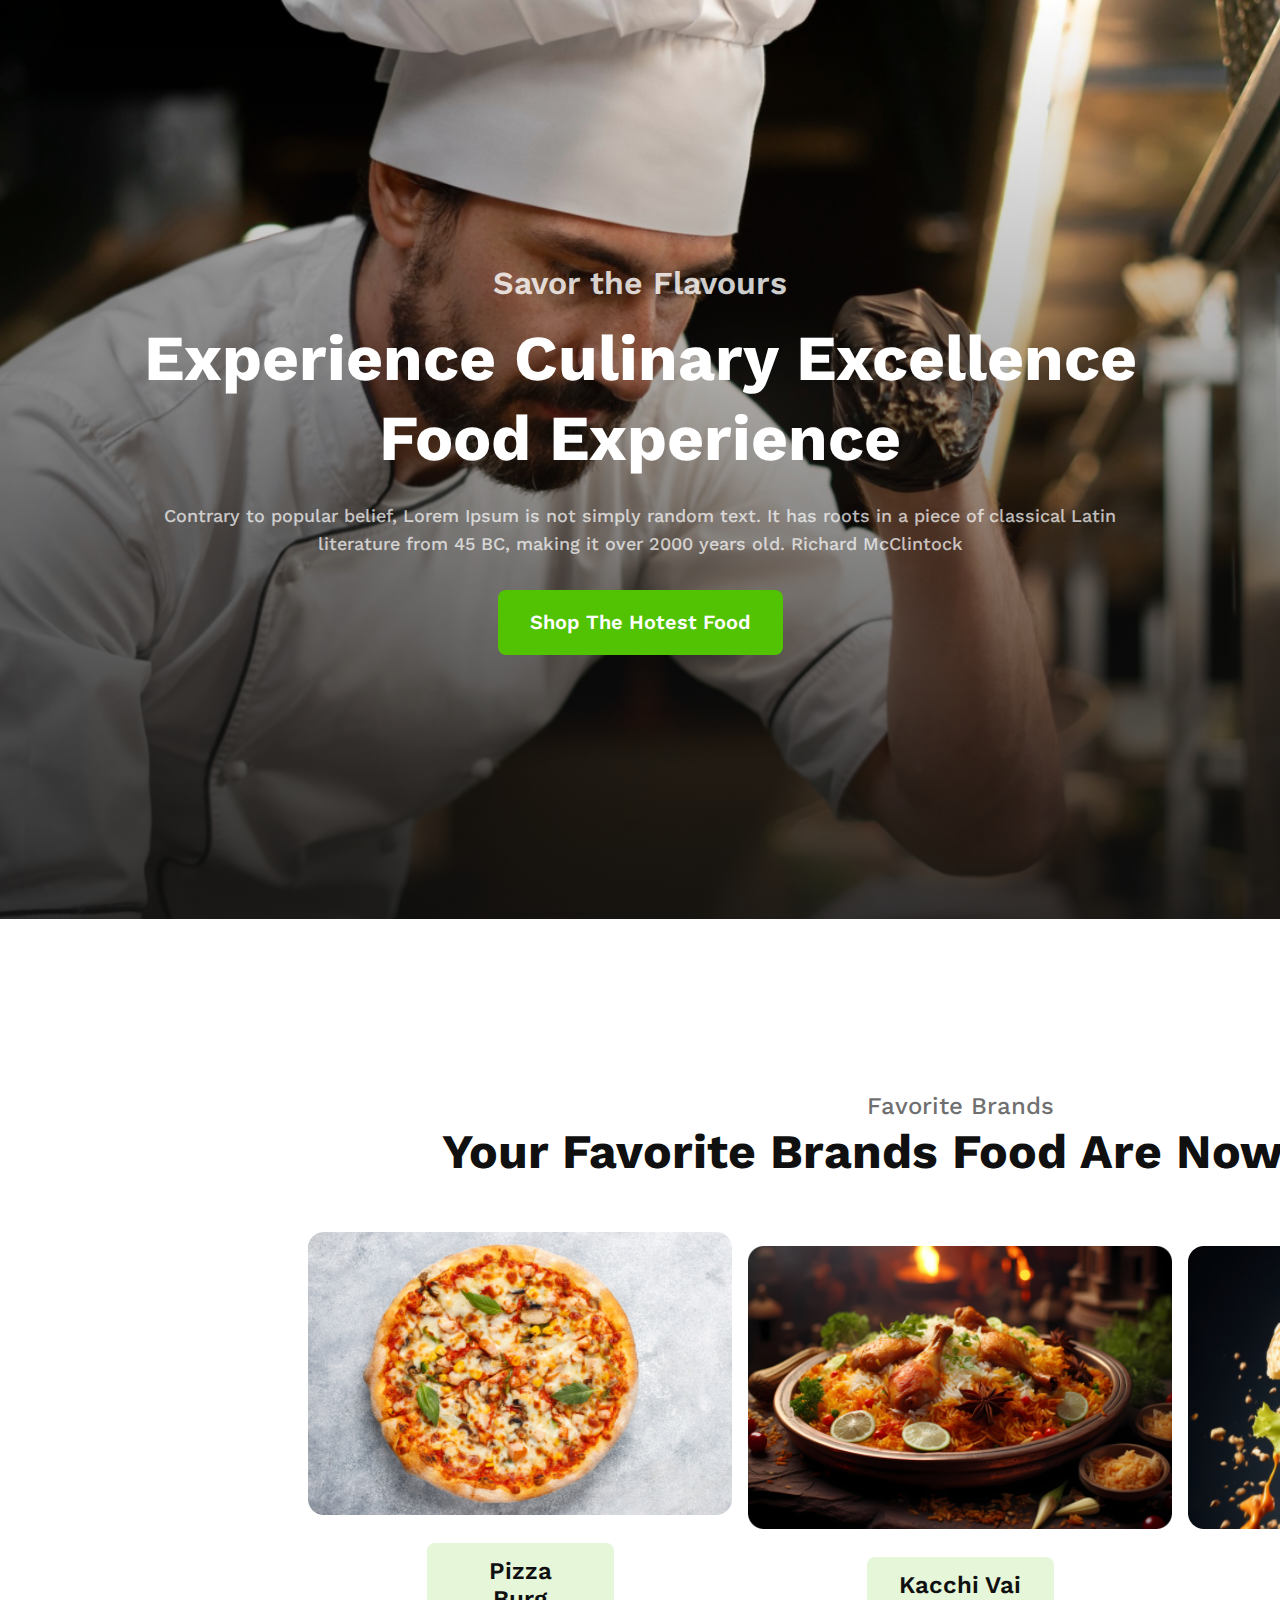
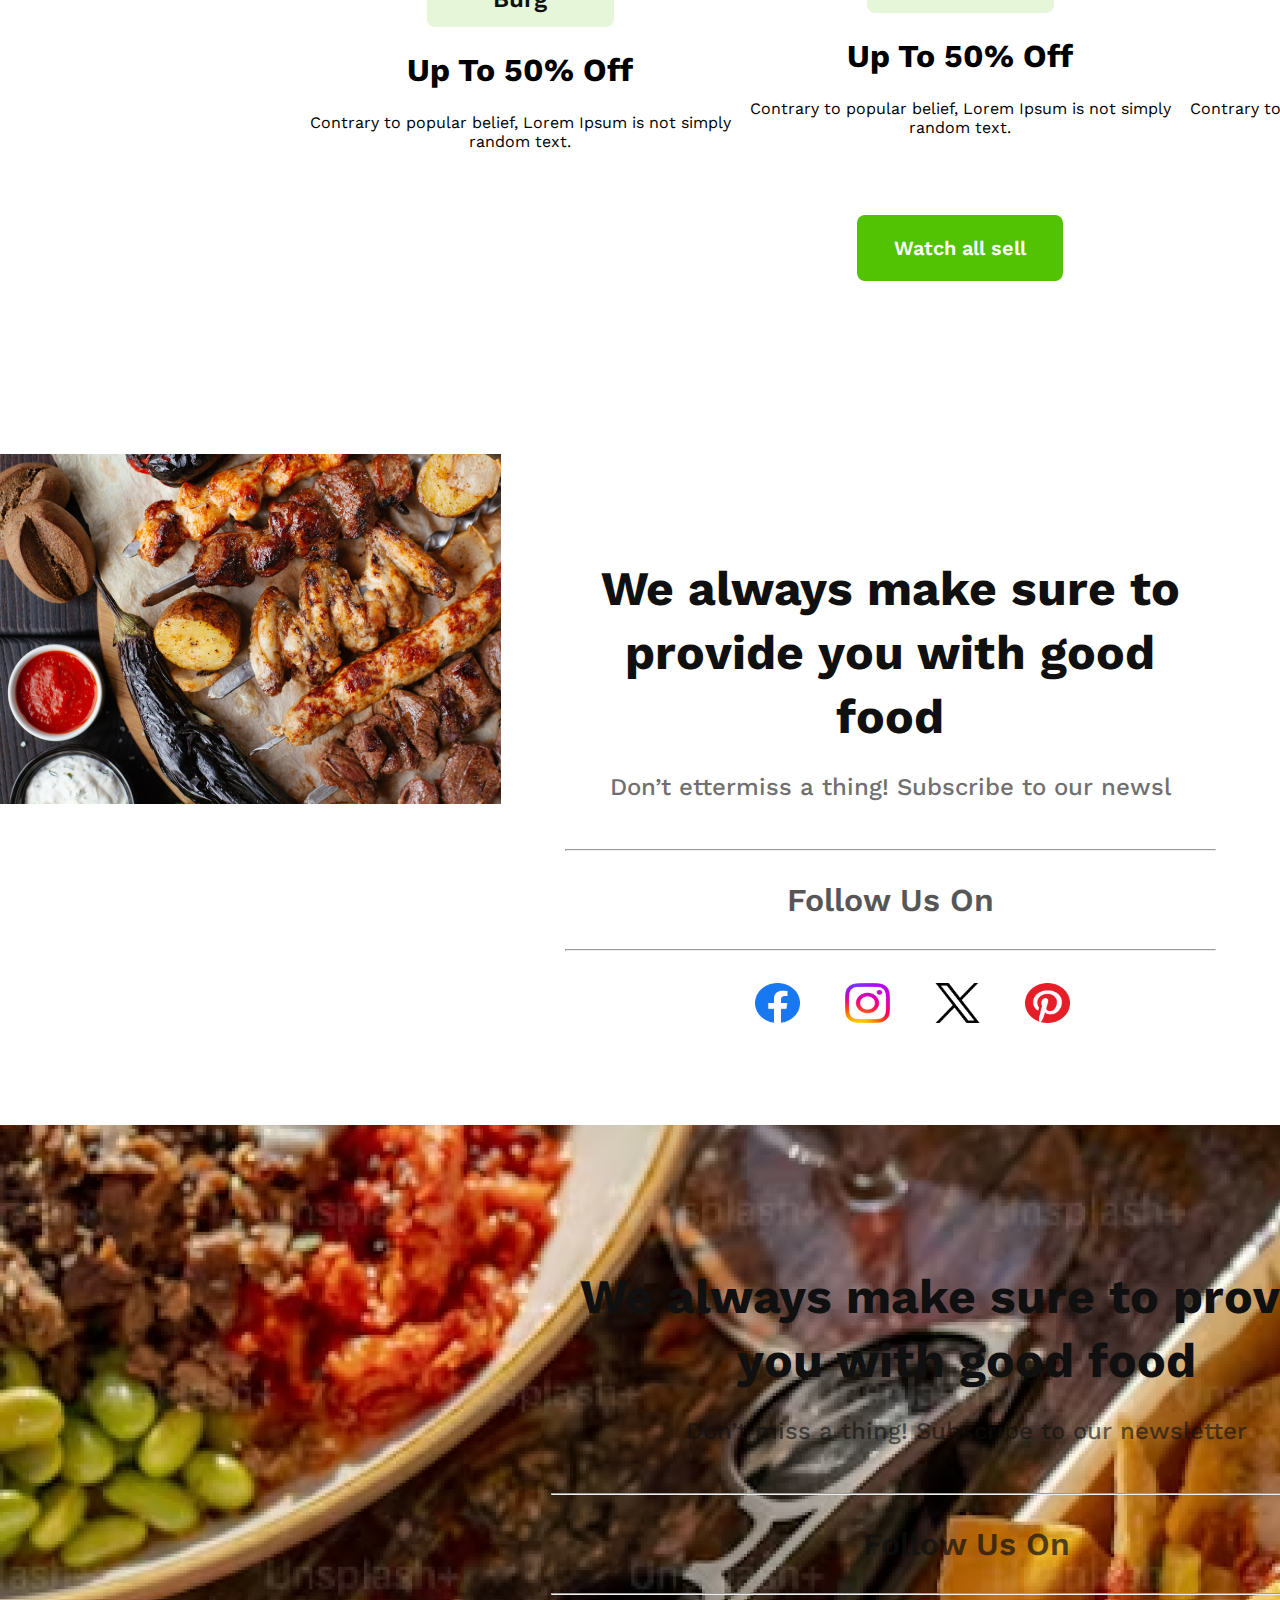
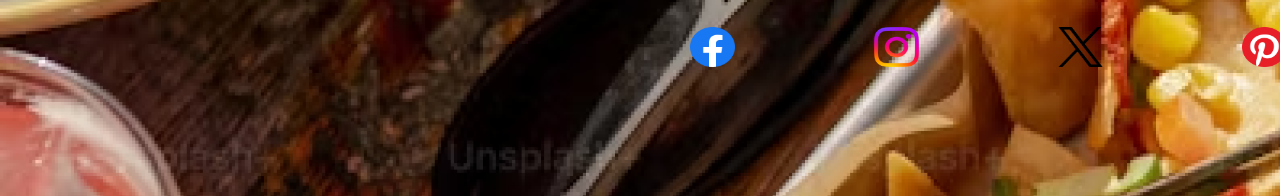
==== index.html @ 26029ec1 "landing page" ====
<!DOCTYPE html>
<html lang="en">
<head>
    <meta charset="UTF-8">
    <meta name="viewport" content="width=device-width, initial-scale=1.0">
    <title>Food Restaturant</title>
    <link rel="stylesheet" href="styles/style.css">
</head> 
<body>
    <section id="hero">
        <div class="hero-content">
            <p class="subtitle">Savor the Flavours</p>
            <h1 class="title">Experience Culinary Excellence Food Experience</h1>
            <p class="description">Contrary to popular belief, Lorem Ipsum is not simply random text. It has roots in a piece of classical Latin literature from 45 BC, making it over 2000 years old. Richard McClintock</p>
            <div class="btn-container">
                <button class="btn">Shop The Hotest Food</button>
            </div>
            
        </div>
    </section>
    
    <section id="card-box">
        <div class="container">
            <div class="info">
                <p class="subtitle">Favorite Brands</p>
                <h1 class="title">
                    Your Favorite Brands Food Are Now On Sale
                </h1>
            </div>
            
            <div class="card-container">
                <div class="card">
                    <div class="image-box">
                        <img src="/assets/pizza.png" alt="">
                    </div>
                    <div class="shop">
                        <span>Pizza Burg</span>    
                    </div>            
                    <div>
                        <h1>Up To 50% Off</h1>
                        <p>Contrary to popular belief, Lorem Ipsum is not simply random text. </p>
                    </div>
                </div>

                <div class="card">
                    <div class="image-box">
                        <img src="/assets/biriyani.png" alt="">
                    </div>
                    <div class="shop">
                        <span>Kacchi Vai</span>    
                    </div>            
                    <div>
                        <h1>Up To 50% Off</h1>
                        <p>Contrary to popular belief, Lorem Ipsum is not simply random text. </p>
                    </div>
                </div>
                <div class="card">
                    <div class="image-box">
                        <img src="/assets/burger.png" alt="">
                    </div>
                    <div class="shop">
                        <span>BurgerHub</span>    
                    </div>            
                    <div>
                        <h1>Up To 50% Off</h1>
                        <p>Contrary to popular belief, Lorem Ipsum is not simply random text. </p>
                    </div>
                </div>
                
            </div>
            <div class="anchor"><a href="">Watch all sell</a></div>
        </div>
    </section>



    <!-- about section start -->


    <section class="about-us">
        <div class="about-image">
            <img src="assets/foods.png" alt="">
        </div>

        <div class="about-container">
            <h1 class="title">We always make sure to provide you with good food</h1>
            <p class="subtitle">Don’t ettermiss a thing! Subscribe to our newsl
            </p>
            <hr class="hr">
            <p class="follow-us">Follow Us On</p>
            <hr class="hr">
            <div class="icon">
                <img src="assets/icon/facebook.png" alt="">
                <img src="assets/icon/instragram.png" alt="">
                <img src="assets/icon/twitter.png" alt="">
                <img src="assets/icon/pinterest.png" alt="">
            </div>
        </div>
    </section>
    
    

     <!-- about section ends here -->

     <section id="social">
        <div class="container">
            <h1>We always make sure to provide you with good food</h1>
            <p class="p1">Don’t miss a thing! Subscribe to our newsletter</p>
            <hr class="hr">
            <p class="p2">Follow Us On</p>
            <hr class="hr">
            <div class="icon">
                <img src="assets/icon/facebook.png" alt="">
                <img src="assets/icon/instragram.png" alt="">
                <img src="assets/icon/twitter.png" alt="">
                <img src="assets/icon/pinterest.png" alt="">
            </div>
        </div>
     </section>
</body>
</html>
---- styles/style.css ----
@import url('https://fonts.googleapis.com/css2?family=Work+Sans:ital,wght@0,100..900;1,100..900&display=swap');
/* font-family: "Work Sans", sans-serif; */
*{
    margin: 0;
    padding: 0;
}
#hero{
     height: 919px;
     background-image: linear-gradient(0deg, rgb(16, 16, 16) -19.5%,rgba(16, 16, 16, 0) 100%), url(../assets/hero-bg.png);
     background-repeat: no-repeat;
     background-size: cover;
     background-position: center;
     display: flex;
     justify-content: center;
     align-items: center;
     
}
#hero .hero-content{
    width: 1023px;

}
#hero .hero-content .subtitle{
    color: rgb(255, 255, 255);
    font-family: Work Sans;
    font-size: 32px;
    font-weight: 600;
    line-height: 38px;
    letter-spacing: 0%;
    text-align: center;
    opacity: 0.8;
    margin-bottom: 16px;

}
#hero .hero-content .title{
    color: rgb(255, 255, 255);
    font-family: Work Sans;
    font-size: 64px;
    font-weight: 700;
    line-height: 80px;
    letter-spacing: 0%;
    text-align: center;
    margin-bottom: 24px;
}
#hero .hero-content .description{
    color: rgb(255, 255, 255);
    font-family: Work Sans;
    font-size: 18px;
    font-weight: 500;
    line-height: 28px;
    letter-spacing: 0%;
    text-align: center;
    opacity: 0.7;
    margin-bottom: 32px;


}
.btn-container{
    text-align: center;
}
.btn{
    border-radius: 8px;
    background: rgb(82, 195, 3);
    padding: 21px 32px 21px 32px;
    color: rgb(255, 255, 255);
    font-family: Work Sans;
    font-size: 20px;
    font-weight: 600;
    line-height: 23px;
    letter-spacing: 0%;
    text-align: center;
    border: none;
    cursor: pointer;
}
#card-box{
    width: 1320px;
    margin: 173px 300px;
}
#card-box .info{
}
#card-box .subtitle{
    color: rgb(16, 16, 16);
    font-family: Work Sans;
    font-size: 24px;
    font-weight: 500;
    line-height: 28px;
    letter-spacing: 0%;
    text-align: center;
    opacity: 0.6;

}
#card-box .title{
    color: rgb(16, 16, 16);
    font-family: Work Sans;
    font-size: 48px;
    font-weight: 700;
    line-height: 64px;
    letter-spacing: 0%;
    text-align: center;
}
#card-box .card-container{
    margin-top: 48px;
}
/* .card-container .card{
    max-width: 424px;
    display: flex;
    flex-direction: column;
    gap: 24px;
    justify-content: center;
    align-items: center;
} */
.card h1{
    margin-bottom: 24px;
}
.card-container .card{
    max-width: 424px;
    display: flex;
    flex-direction: column;
    justify-content: center;
    text-align: center;
    gap: 24px;

}
.card .image-box{
    width: 424px;
}
.card .image-box img{
    width: 100%;
}

.card-container{
    display: flex;
    justify-content: space-around;
    font-family: Work Sans;
}
.card .shop{
    margin: 0 118.5px;
    border-radius: 8px;
    background: rgba(82, 195, 3, 0.15);
    padding: 14px 32px 14px 32px;
    color: rgb(16, 16, 16);
    font-size: 24px;
    font-weight: 600;
    line-height: 28px;
    letter-spacing: 0%;
    text-align: center;
    cursor: pointer;

}
.anchor{
    margin: 64px 557px 0 557px;
    border-radius: 8px;
    background: rgb(82, 195, 3);
    text-align: center; 
    padding: 21px 32px;
    font-family: Work Sans;
    font-size: 20px;
    font-weight: 600;
}
a{
    text-decoration: none;
    color: rgb(255, 255, 255);
}



/* about section */

.about-us{
    display: flex;
    height: 671px;
}
.about-image{
    width: 50%;
}
.about-image img{
    width: 100%;
}
.about-container{
    display: flex;
    flex-direction: column;
    justify-content: center;
    align-items: center;
    width: 830px;
    height: 400px;
    margin: 136px 65px ;
}



.icon{
    display: flex;
    justify-content: space-evenly;
    cursor: pointer;
}
.icon img{
    width: 45px;
    height: 40px;
    margin-left: 45px;
    margin-top: 32px;
}
.about-container .title{
    color: rgb(16, 16, 16);
    font-family: Work Sans;
    font-size: 48px;
    font-weight: 700;
    line-height: 64px;
    letter-spacing: 0%;
    text-align: center;
    margin: 0 12.5px;
}
.about-container .subtitle{
    margin-top: 24px;
    margin-bottom: 48px;
    color: rgb(16, 16, 16);
    font-family: Work Sans;
    font-size: 24px;
    font-weight: 500;
    line-height: 28px;
    letter-spacing: 0%;
    text-align: left;
    opacity: 0.6;
}
.about-container .follow-us{
    padding: 30px 0;
    opacity: 0.7;
    color: rgb(16, 16, 16);
    font-family: Work Sans;
    font-size: 32px;
    font-weight: 600;
    line-height: 38px;
    letter-spacing: 0%;
    text-align: center;
}


/* social section start */

#social{
    height: 671px;
    background-image: url(/assets/social-bg.png);
}
#social .container{
    width: 830px;
    height: 400px;
    margin: 0 551px;
}
#social .container h1{
    color: rgb(16, 16, 16);
    font-family: Work Sans;
    font-size: 48px;
    font-weight: 700;
    line-height: 64px;
    letter-spacing: 0%;
    text-align: center;
    padding-top: 140px;
    padding-bottom: 24px;
}
#social .container .p1{
    color: rgb(16, 16, 16);
    font-family: Work Sans;
    font-size: 24px;
    font-weight: 500;
    line-height: 28px;
    letter-spacing: 0%;
    text-align: center;
    opacity: 0.6;
    margin-bottom: 48px;
}
#social .container .p2{
    color: rgb(16, 16, 16);
    font-family: Work Sans;
    font-size: 32px;
    font-weight: 600;
    line-height: 38px;
    letter-spacing: 0%;
    text-align: center;
    opacity: 0.7;
    padding: 30px 0;

}

.hr{
    width: 100%;
    color: rgba(165, 162, 162, 0.212);
}
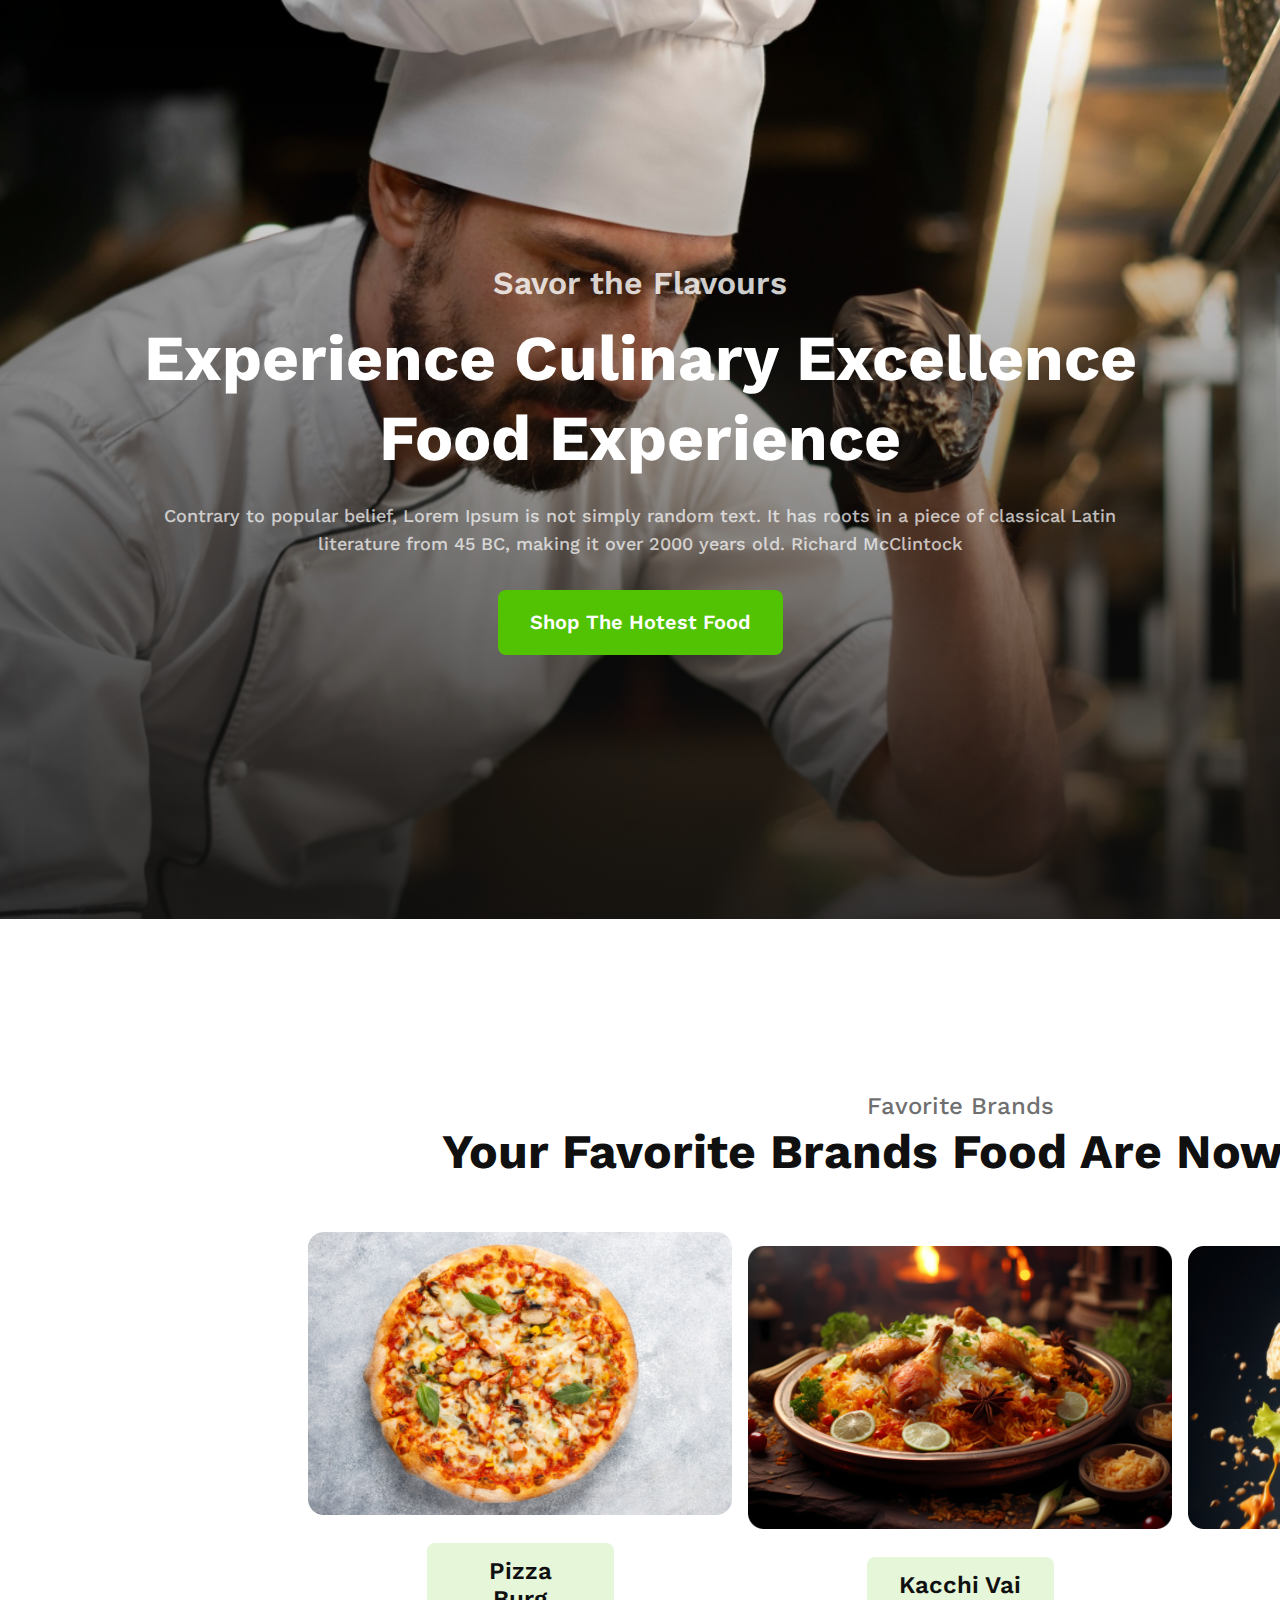
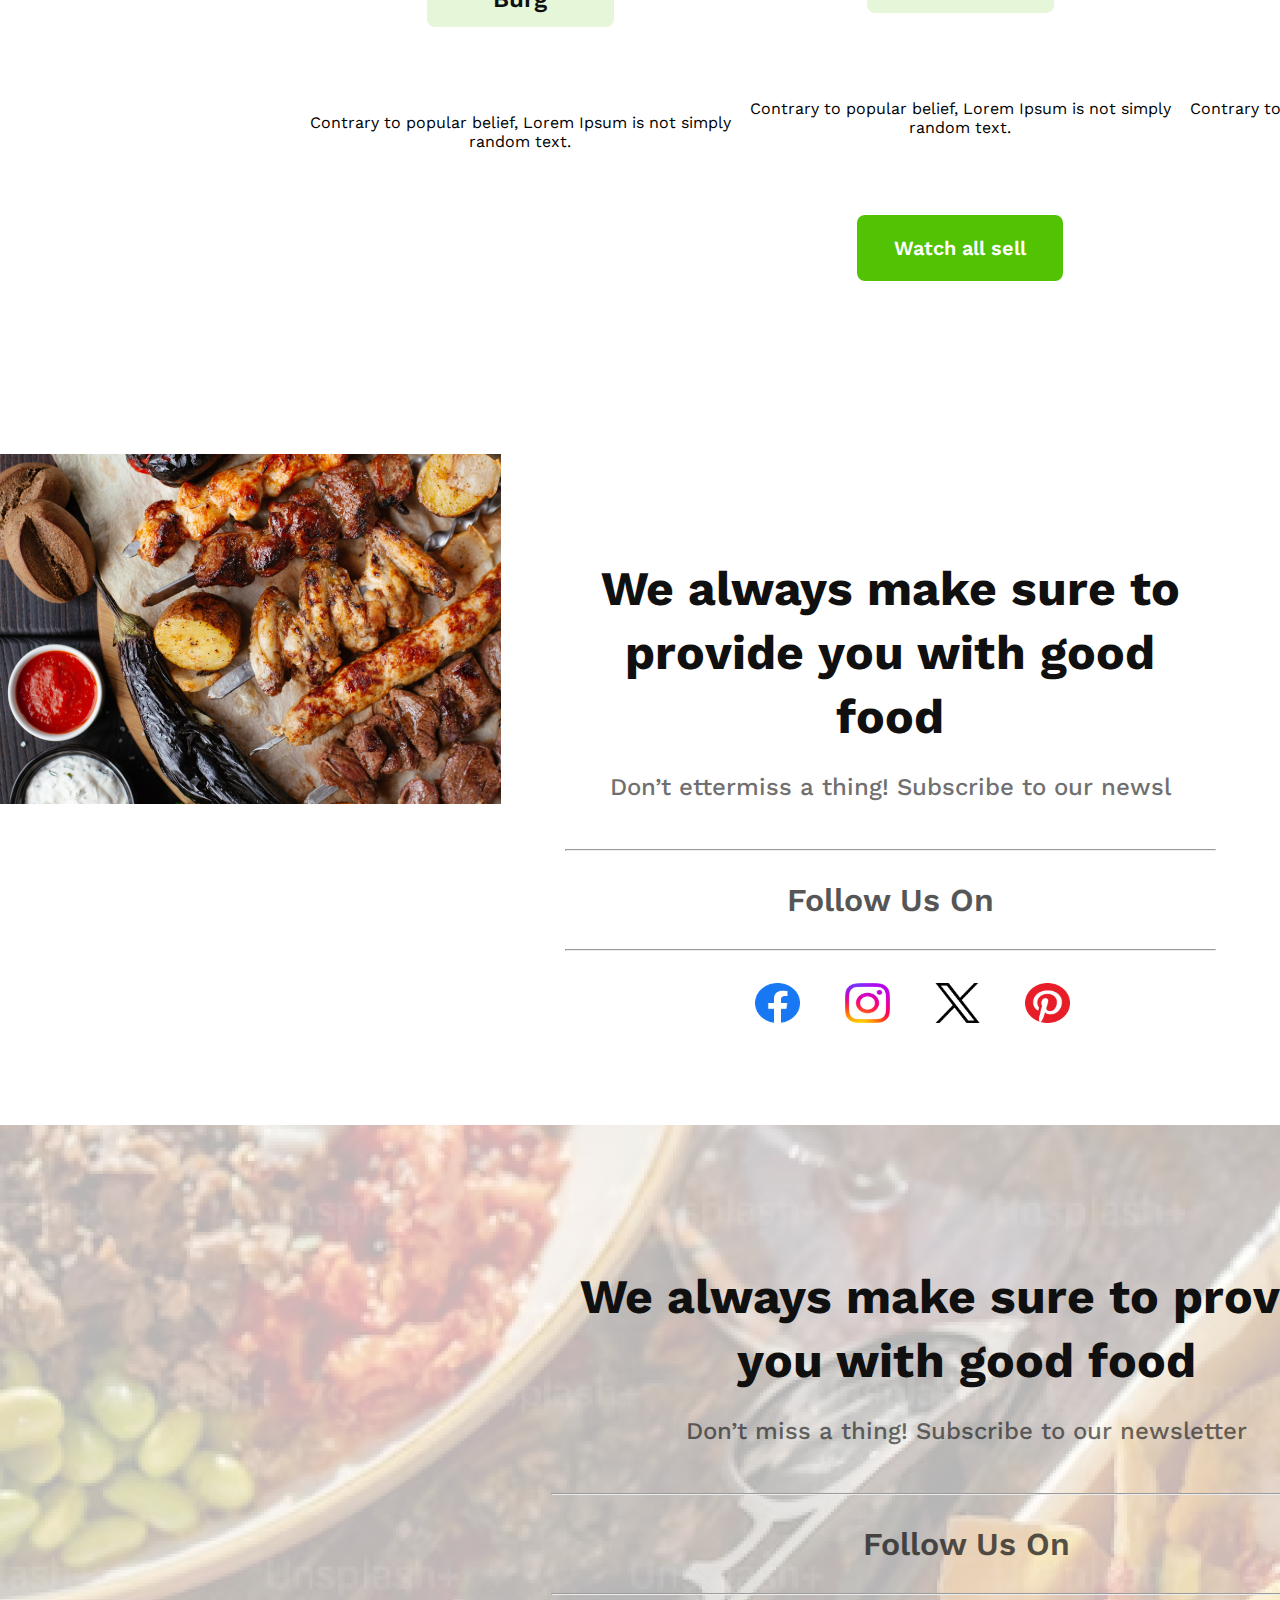
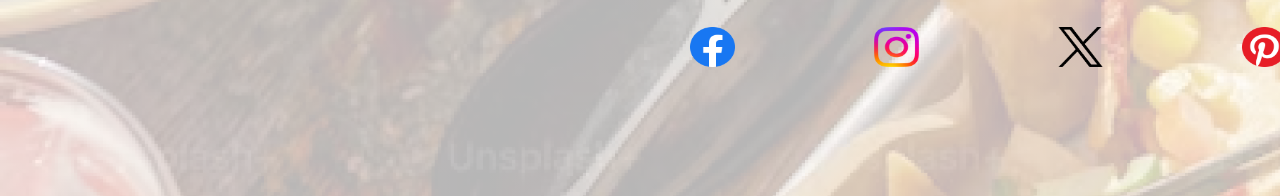
==== commit 5d30e10c: "added background" ====
--- a/index.html
+++ b/index.html
@@ -31,7 +31,7 @@
             <div class="card-container">
                 <div class="card">
                     <div class="image-box">
-                        <img src="/assets/pizza.png" alt="">
+                        <img src="../assets/pizza.png" alt="">
                     </div>
                     <div class="shop">
                         <span>Pizza Burg</span>    
@@ -44,7 +44,7 @@
 
                 <div class="card">
                     <div class="image-box">
-                        <img src="/assets/biriyani.png" alt="">
+                        <img src="../assets/biriyani.png" alt="">
                     </div>
                     <div class="shop">
                         <span>Kacchi Vai</span>    
@@ -56,7 +56,7 @@
                 </div>
                 <div class="card">
                     <div class="image-box">
-                        <img src="/assets/burger.png" alt="">
+                        <img src="../assets/burger.png" alt="">
                     </div>
                     <div class="shop">
                         <span>BurgerHub</span>    
@@ -79,7 +79,7 @@
 
     <section class="about-us">
         <div class="about-image">
-            <img src="assets/foods.png" alt="">
+            <img src="../assets/foods.png" alt="">
         </div>
 
         <div class="about-container">
@@ -90,10 +90,10 @@
             <p class="follow-us">Follow Us On</p>
             <hr class="hr">
             <div class="icon">
-                <img src="assets/icon/facebook.png" alt="">
-                <img src="assets/icon/instragram.png" alt="">
-                <img src="assets/icon/twitter.png" alt="">
-                <img src="assets/icon/pinterest.png" alt="">
+                <img src="../assets/icon/facebook.png" alt="">
+                <img src="../assets/icon/instragram.png" alt="">
+                <img src="../assets/icon/twitter.png" alt="">
+                <img src="../assets/icon/pinterest.png" alt="">
             </div>
         </div>
     </section>
@@ -110,10 +110,10 @@
             <p class="p2">Follow Us On</p>
             <hr class="hr">
             <div class="icon">
-                <img src="assets/icon/facebook.png" alt="">
-                <img src="assets/icon/instragram.png" alt="">
-                <img src="assets/icon/twitter.png" alt="">
-                <img src="assets/icon/pinterest.png" alt="">
+                <img src="../assets/icon/facebook.png" alt="">
+                <img src="../assets/icon/instragram.png" alt="">
+                <img src="../assets/icon/twitter.png" alt="">
+                <img src="../assets/icon/pinterest.png" alt="">
             </div>
         </div>
      </section>
--- a/styles/style.css
+++ b/styles/style.css
@@ -237,7 +237,10 @@
 
 #social{
     height: 671px;
-    background-image: url(/assets/social-bg.png);
+    background-image: linear-gradient(360deg,rgba(255, 255, 255, 0.712),rgba(255, 255, 255, 0.712)), url(../assets/social-bg.png);
+}
+.container h1 {
+    color: white;
 }
 #social .container{
     width: 830px;
